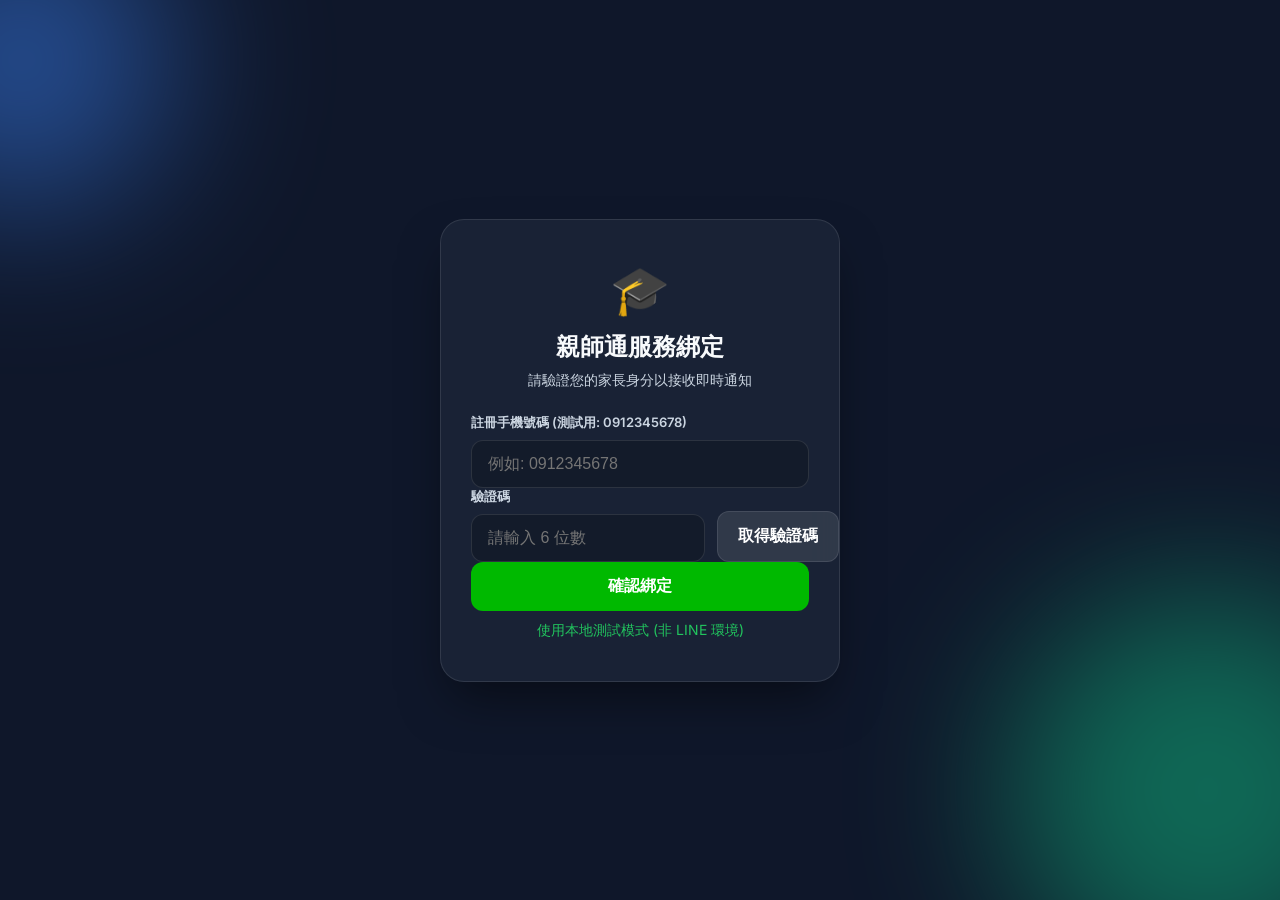
==== liff/index.html @ 7f2a19f6 "Initial commit for Smart School Line Bot" ====
<!DOCTYPE html>
<html lang="zh-TW">
<head>
    <meta charset="UTF-8">
    <meta name="viewport" content="width=device-width, initial-scale=1.0">
    <title>智慧親師通 - 帳號綁定</title>
    <link rel="stylesheet" href="style.css">
    <!-- Google Fonts -->
    <link href="https://fonts.googleapis.com/css2?family=Inter:wght@300;400;600&display=swap" rel="stylesheet">
    <!-- LINE LIFF SDK -->
    <script src="https://static.line-scdn.net/liff/edge/2/sdk.js"></script>
</head>
<body>
    <div class="background-blobs">
        <div class="blob blob-1"></div>
        <div class="blob blob-2"></div>
    </div>
    
    <div class="glass-container">
        <div class="header">
            <div class="logo">🎓</div>
            <h1>親師通服務綁定</h1>
            <p>請驗證您的家長身分以接收即時通知</p>
        </div>

        <div id="loading" class="loading-state">
            <div class="spinner"></div>
            <p>正在初始化 LINE 環境...</p>
        </div>

        <div id="profile-section" class="hidden">
            <img id="profile-img" src="" alt="Profile">
            <p id="profile-name">User</p>
        </div>

        <div id="bind-form" class="hidden">
            <div class="input-group">
                <label for="phone">註冊手機號碼 (測試用: 0912345678)</label>
                <input type="tel" id="phone" placeholder="例如: 0912345678" maxlength="10">
            </div>
            
            <div class="otp-group">
                <div class="input-group">
                    <label for="otp">驗證碼</label>
                    <input type="text" id="otp" placeholder="請輸入 6 位數" maxlength="6">
                </div>
                <button id="btn-get-otp" class="btn-secondary">取得驗證碼</button>
            </div>

            <button id="btn-bind" class="btn-primary">確認綁定</button>
            <p id="message-area" class="message"></p>
        </div>
        
        <div id="success-state" class="hidden">
            <div class="success-icon">✅</div>
            <h2>綁定成功！</h2>
            <p>您現在可以關閉此視窗，並開始接收推播通知。</p>
            <button id="btn-close" class="btn-primary">關閉視窗</button>
        </div>
    </div>
    
    <script src="app.js"></script>
</body>
</html>
---- liff/style.css ----
:root {
    --primary: #00B900; /* LINE Green */
    --primary-dark: #009900;
    --bg-dark: #0f172a;
    --glass-bg: rgba(30, 41, 59, 0.7);
    --glass-border: rgba(255, 255, 255, 0.1);
    --text-main: #f8fafc;
    --text-muted: #cbd5e1;
    --error: #ef4444;
    --success: #22c55e;
}

* {
    box-sizing: border-box;
    margin: 0;
    padding: 0;
}

body {
    font-family: 'Inter', sans-serif;
    background-color: var(--bg-dark);
    color: var(--text-main);
    min-height: 100vh;
    display: flex;
    justify-content: center;
    align-items: center;
    overflow: hidden;
    position: relative;
}

.background-blobs {
    position: absolute;
    top: 0; left: 0; right: 0; bottom: 0;
    z-index: 0;
    overflow: hidden;
}

.blob {
    position: absolute;
    border-radius: 50%;
    filter: blur(80px);
    opacity: 0.5;
    animation: float 10s infinite alternate ease-in-out;
}

.blob-1 {
    top: -10%; left: -10%;
    width: 300px; height: 300px;
    background: #3b82f6;
}

.blob-2 {
    bottom: -10%; right: -10%;
    width: 400px; height: 400px;
    background: #10b981;
    animation-delay: -5s;
}

@keyframes float {
    0% { transform: translate(0, 0) scale(1); }
    100% { transform: translate(50px, 50px) scale(1.2); }
}

.glass-container {
    position: relative;
    z-index: 1;
    background: var(--glass-bg);
    backdrop-filter: blur(16px);
    -webkit-backdrop-filter: blur(16px);
    border: 1px solid var(--glass-border);
    border-radius: 24px;
    padding: 40px 30px;
    width: 90%;
    max-width: 400px;
    box-shadow: 0 25px 50px -12px rgba(0, 0, 0, 0.5);
    display: flex;
    flex-direction: column;
    gap: 24px;
    animation: slideUp 0.6s cubic-bezier(0.16, 1, 0.3, 1);
}

@keyframes slideUp {
    0% { opacity: 0; transform: translateY(40px); }
    100% { opacity: 1; transform: translateY(0); }
}

.header {
    text-align: center;
}

.logo {
    font-size: 48px;
    margin-bottom: 12px;
}

h1 {
    font-size: 24px;
    font-weight: 600;
    margin-bottom: 8px;
}

.header p {
    color: var(--text-muted);
    font-size: 14px;
}

.input-group {
    display: flex;
    flex-direction: column;
    gap: 8px;
    flex: 1;
}

label {
    font-size: 13px;
    color: var(--text-muted);
    font-weight: 600;
}

input {
    background: rgba(0, 0, 0, 0.2);
    border: 1px solid var(--glass-border);
    border-radius: 12px;
    padding: 14px 16px;
    color: white;
    font-size: 16px;
    outline: none;
    transition: all 0.3s ease;
}

input:focus {
    border-color: var(--primary);
    box-shadow: 0 0 0 2px rgba(0, 185, 0, 0.2);
}

.otp-group {
    display: flex;
    gap: 12px;
    align-items: flex-end;
}

button {
    border: none;
    border-radius: 12px;
    padding: 14px 20px;
    font-size: 16px;
    font-weight: 600;
    cursor: pointer;
    transition: all 0.3s ease;
}

.btn-primary {
    background: var(--primary);
    color: white;
    width: 100%;
}

.btn-primary:hover {
    background: var(--primary-dark);
    transform: translateY(-2px);
    box-shadow: 0 10px 20px -10px var(--primary);
}

.btn-secondary {
    background: rgba(255, 255, 255, 0.1);
    color: white;
    border: 1px solid var(--glass-border);
    white-space: nowrap;
}

.btn-secondary:hover {
    background: rgba(255, 255, 255, 0.2);
}

.btn-secondary:disabled {
    opacity: 0.5;
    cursor: not-allowed;
}

.hidden {
    display: none !important;
}

.loading-state {
    display: flex;
    flex-direction: column;
    align-items: center;
    gap: 16px;
    padding: 20px 0;
}

.spinner {
    width: 40px;
    height: 40px;
    border: 3px solid rgba(255, 255, 255, 0.1);
    border-top-color: var(--primary);
    border-radius: 50%;
    animation: spin 1s linear infinite;
}

@keyframes spin {
    100% { transform: rotate(360deg); }
}

#profile-section {
    display: flex;
    align-items: center;
    gap: 12px;
    background: rgba(0, 0, 0, 0.2);
    padding: 12px;
    border-radius: 16px;
}

#profile-img {
    width: 40px;
    height: 40px;
    border-radius: 50%;
    object-fit: cover;
}

.message {
    font-size: 14px;
    text-align: center;
    min-height: 20px;
    margin-top: 10px;
}
.message.error { color: var(--error); }
.message.success { color: var(--success); }

#success-state {
    text-align: center;
}

.success-icon {
    font-size: 64px;
    margin-bottom: 16px;
    animation: bounce 0.5s cubic-bezier(0.175, 0.885, 0.32, 1.275);
}

@keyframes bounce {
    0% { transform: scale(0); }
    100% { transform: scale(1); }
}
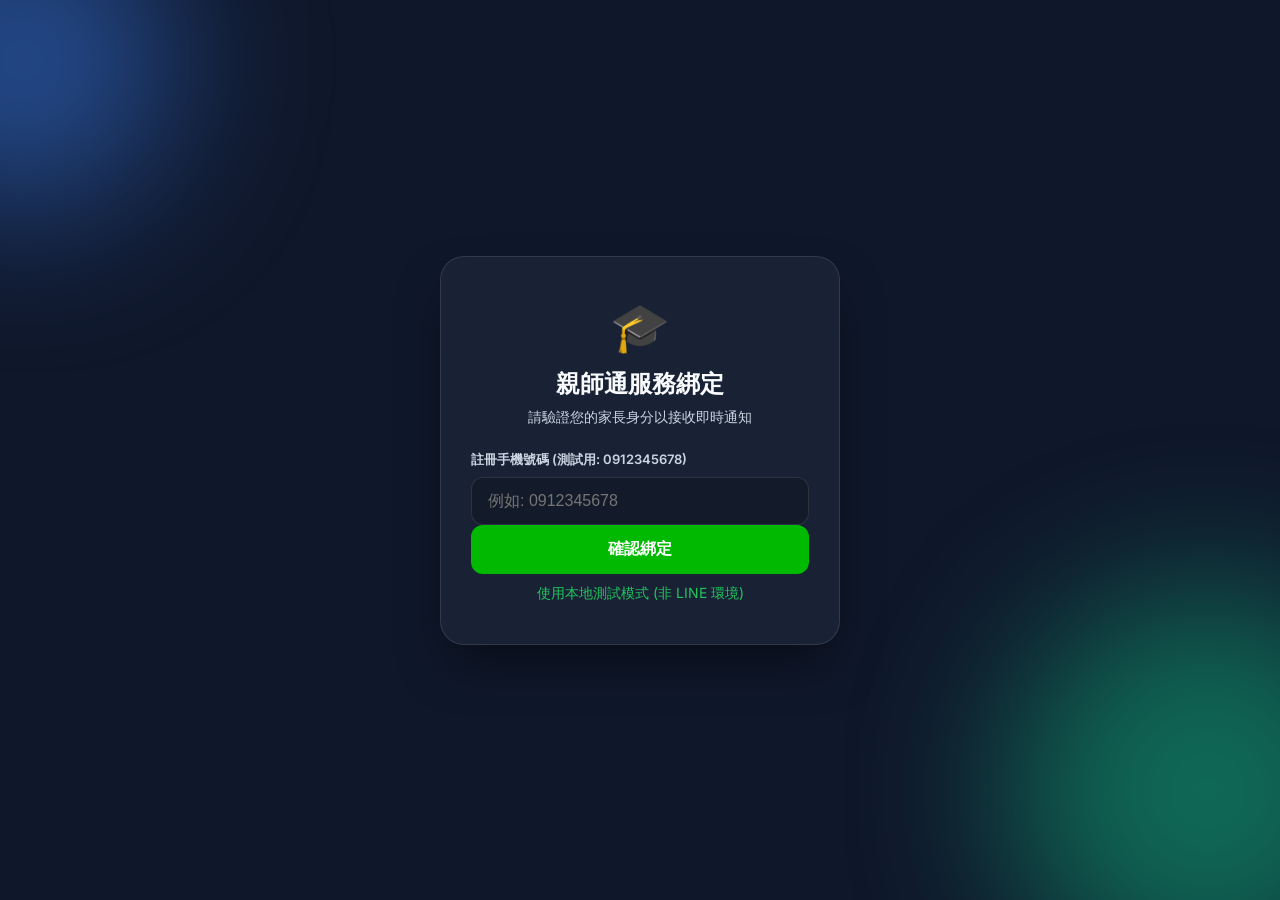
==== commit d29b8292: "feat: complete final features including admin UI, simplistic binding, and rich menu setup" ====
--- a/liff/index.html
+++ b/liff/index.html
@@ -39,13 +39,7 @@
                 <input type="tel" id="phone" placeholder="例如: 0912345678" maxlength="10">
             </div>
             
-            <div class="otp-group">
-                <div class="input-group">
-                    <label for="otp">驗證碼</label>
-                    <input type="text" id="otp" placeholder="請輸入 6 位數" maxlength="6">
-                </div>
-                <button id="btn-get-otp" class="btn-secondary">取得驗證碼</button>
-            </div>
+            <!-- OTP Input Removed -->
 
             <button id="btn-bind" class="btn-primary">確認綁定</button>
             <p id="message-area" class="message"></p>
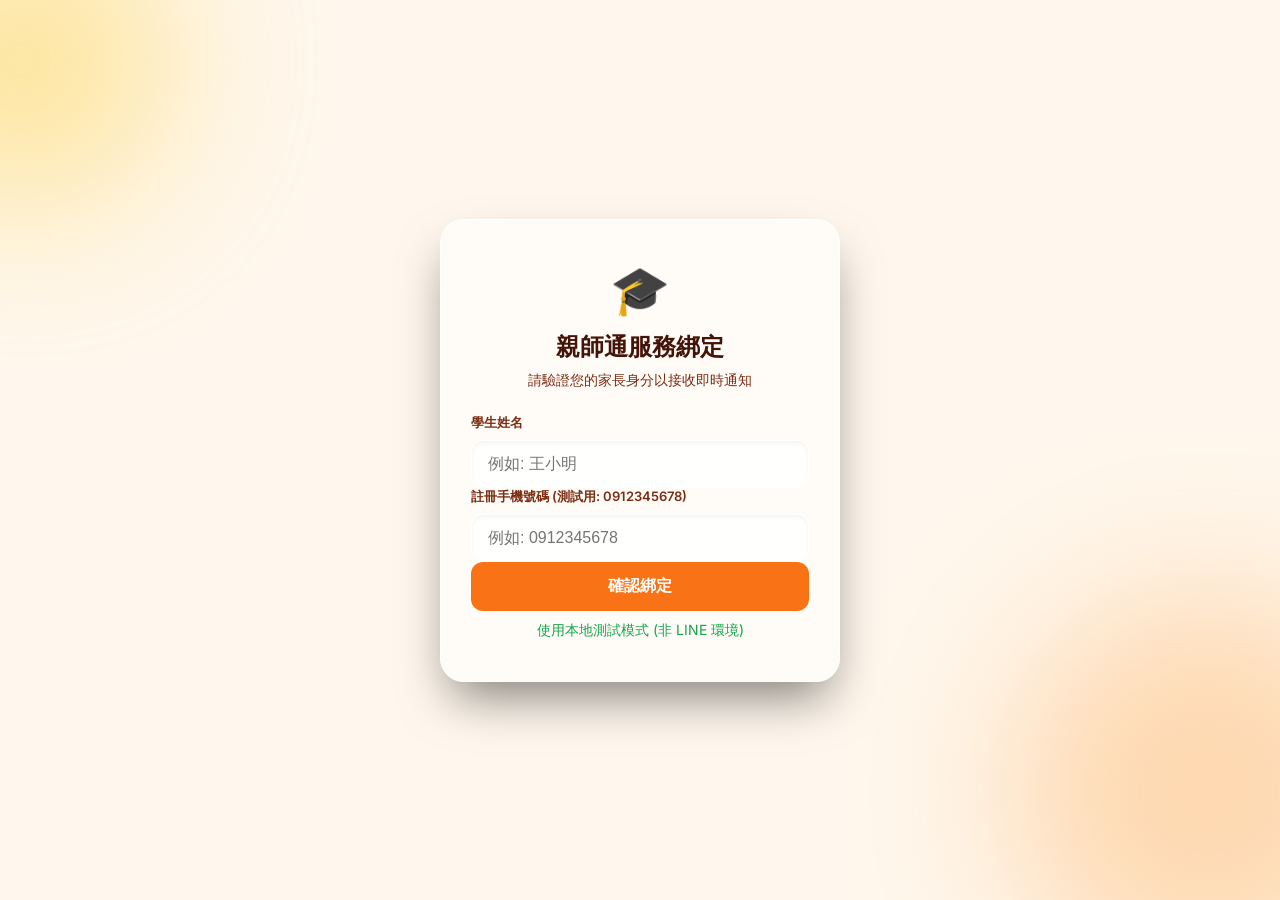
==== commit 1bfaadd5: "feat: Add student name binding, refactor webhook and update UI" ====
--- a/liff/index.html
+++ b/liff/index.html
@@ -3,6 +3,7 @@
 <head>
     <meta charset="UTF-8">
     <meta name="viewport" content="width=device-width, initial-scale=1.0">
+    <meta name="description" content="智慧親師通 - 專屬家長 LINE 帳號綁定系統，透過手機號碼快速連結並接收學生即時打卡通知。">
     <title>智慧親師通 - 帳號綁定</title>
     <link rel="stylesheet" href="style.css">
     <!-- Google Fonts -->
@@ -35,11 +36,14 @@
 
         <div id="bind-form" class="hidden">
             <div class="input-group">
+                <label for="studentName">學生姓名</label>
+                <input type="text" id="studentName" placeholder="例如: 王小明">
+            </div>
+            
+            <div class="input-group">
                 <label for="phone">註冊手機號碼 (測試用: 0912345678)</label>
                 <input type="tel" id="phone" placeholder="例如: 0912345678" maxlength="10">
             </div>
-            
-            <!-- OTP Input Removed -->
 
             <button id="btn-bind" class="btn-primary">確認綁定</button>
             <p id="message-area" class="message"></p>
--- a/liff/style.css
+++ b/liff/style.css
@@ -1,13 +1,13 @@
 :root {
-    --primary: #00B900; /* LINE Green */
-    --primary-dark: #009900;
-    --bg-dark: #0f172a;
-    --glass-bg: rgba(30, 41, 59, 0.7);
-    --glass-border: rgba(255, 255, 255, 0.1);
-    --text-main: #f8fafc;
-    --text-muted: #cbd5e1;
+    --primary: #f97316; /* Warm Orange */
+    --primary-dark: #ea580c;
+    --bg-dark: #fff7ed; /* Light warm background */
+    --glass-bg: rgba(255, 255, 255, 0.6);
+    --glass-border: rgba(255, 255, 255, 0.8);
+    --text-main: #431407; /* Dark brown for text */
+    --text-muted: #7c2d12;
     --error: #ef4444;
-    --success: #22c55e;
+    --success: #16a34a;
 }
 
 * {
@@ -46,13 +46,13 @@
 .blob-1 {
     top: -10%; left: -10%;
     width: 300px; height: 300px;
-    background: #3b82f6;
+    background: #fcd34d; /* Warm Amber */
 }
 
 .blob-2 {
     bottom: -10%; right: -10%;
     width: 400px; height: 400px;
-    background: #10b981;
+    background: #fdba74; /* Soft Orange */
     animation-delay: -5s;
 }
 
@@ -118,19 +118,20 @@
 }
 
 input {
-    background: rgba(0, 0, 0, 0.2);
+    background: rgba(255, 255, 255, 0.8);
     border: 1px solid var(--glass-border);
     border-radius: 12px;
     padding: 14px 16px;
-    color: white;
+    color: var(--text-main);
     font-size: 16px;
     outline: none;
     transition: all 0.3s ease;
+    box-shadow: inset 0 2px 4px rgba(0,0,0,0.05);
 }
 
 input:focus {
     border-color: var(--primary);
-    box-shadow: 0 0 0 2px rgba(0, 185, 0, 0.2);
+    box-shadow: inset 0 2px 4px rgba(0,0,0,0.05), 0 0 0 3px rgba(249, 115, 22, 0.2);
 }
 
 .otp-group {
@@ -206,9 +207,10 @@
     display: flex;
     align-items: center;
     gap: 12px;
-    background: rgba(0, 0, 0, 0.2);
+    background: rgba(255, 255, 255, 0.5);
     padding: 12px;
     border-radius: 16px;
+    box-shadow: 0 4px 6px -1px rgba(0, 0, 0, 0.05);
 }
 
 #profile-img {
